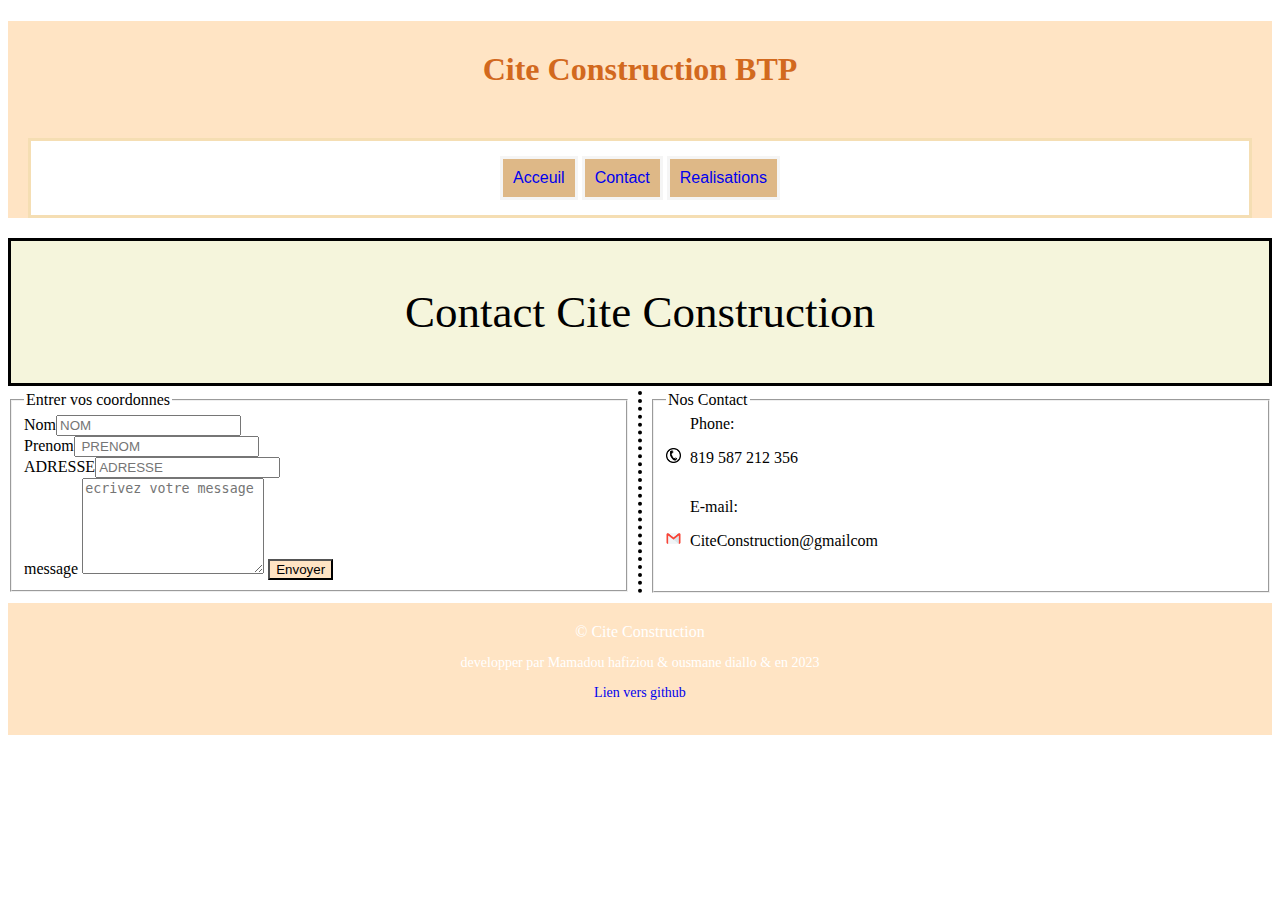
==== About.html @ e56d945a "ajout modi" ====
<!DOCTYPE html>
<html lang="en">
<head>
    <meta charset="UTF-8">
    <meta name="viewport" content="width=device-width, initial-scale=1.0">
    <link rel="stylesheet" type="text/css" href="./CSS/style.css">
    <title>Document</title>
</head>
<body>
    
        <header>
            <h1><a id="CITE" href="#">Cite Construction BTP</a></h1>
            
            <ul class=" class1">
                <li><a href="Index.html">Acceuil</a></li>
                <li><a href="Contactez_Nous.html">Contact</a></li>
                <li><a href="Realisation.html">Realisations</a></li>
            </ul>
        
        </header>
       

    <main>
        <div class="divC">
        <p id="pc">Contact Cite Construction</p>
    </div>


             
        
    </fieldset>
    <div class="class4">
        <div class="gauche">

               
            <fieldset>
                <legend>Entrer vos coordonnes</legend>
                <div>
                    <div>
                        <label for="nom">Nom</label><input type="text" placeholder="NOM" id="nom"></div>

                      <div>  <label for="pre">Prenom</label><input type="text" placeholder=" PRENOM" id="pre"></div>
                       <div><label for="adr">ADRESSE</label><input type="text" placeholder="ADRESSE" id="adr"></div> 


                       <div>
                        <label for="message">message</label>
                        <textarea id="message" rows="6" cols="20" placeholder="ecrivez votre message"></textarea>
                        <button>Envoyer</button>
                       </div>
                       

                    
                </div>
            </fieldset>


         </div>
         <fieldset>
            <legend>Nos Contact</legend>
            <div class="droite">
                <div class="numero">
                <div class="div_left">

                    <img src="image/imageContact.png" class="imC">
                </div>

                <div class="div_rigth">
                    <span>Phone:</span>

                    <div class="div_numero">
                        <p>819 587 212 356</p>
                    </div>
                </div>
            </div>

            <div class="">
                <div class="div_left">

                    <img src="image/image_mail.png" class="imC">
                </div>

                <div class="div_rigth">
                    <span>E-mail:</span>

                    <div class="div_numero">
                        <p>CiteConstruction@gmailcom</p>
                    </div>
                </div>
            </div>
        
             </div>
            </fieldset>
    </div>

   
    </main>
    <footer>&copy Cite Construction 
        <p>developper par Mamadou hafiziou & ousmane diallo &  en 2023</p>
        <p><a href="https://github.com/Hafiziou/Projet-WebClient">Lien vers github</p>
    </footer>
</body>
</html>
---- CSS/style.css ----
header{
  background-color: bisque;
  

}
a{
  text-decoration: none;
  
}
h1{
  text-align: center;
  padding: 30px;
}
#CITE{
  color:  chocolate;
}


.class1 {
    display: block;
    text-align: center;
  }
li{
    display: inline-block;
    border: solid whitesmoke;
    list-style-type: square;
    padding: 10px;
    background-color: burlywood;
    list-style-type: none;
    font-family: Arial, Helvetica, sans-serif;
    
  }
  
  ul{
    display: inline-block;
    border: solid wheat;
    list-style-type: square;
    padding: 15px;
    margin: 20px;
    background-color:white;
    list-style-type: none;


  }
  li:hover{
    background-color: #089551;
    border: double 10px;
  }

  img{
  width: 100%;
  height: auto;
  }

  h1{
    text-align: center;
    margin-bottom: 15px;
  }
  

  .class2 {
    column-count: 2;
    column-gap: 20px;
    column-rule: 4px dotted rgb(79, 185, 227);
    margin-top: 5px;
  }

  .img-aprpos{
    width: 700px ;
    height: 400px;
      }

      .h2{
        text-align: center;
      }

      .class3 {
        max-width: 1200px;
        margin: 0 auto;
        padding: 20px;
        display: flex;
        justify-content: space-between;
      }

      .p1:hover{
        border: double 10px;
  }


      
      .p1{
        flex-basis: 30%;
        padding: 20px;
        background-color: #f2f2f2;
        border-radius: 5px;
      }

      footer {
        background-color:bisque;
        color: #fff;
        padding: 20px;
        text-align: center;
        }
        
        footer p {
        font-size: 14px;
        }
/*CSS cONTACT*/
        #pc{
          text-align: center;
          font-size: 45px;
          color: black;
        }
        .divC{
          border: solid;
          display: flex;
          justify-content: center; 
          align-items: center;
          background-color: aqua;
        }
        
    
        .droite{
      justify-content: space-between;
          
        display: inline-block;
        }

        
        .imC{
          
            max-width: 15px;
            
          
        }
        
        .div_left{
          width: 20px;
          height: 50px;
          justify-content: center;
          display: inline-block;
        }
        .div_rigth{
          display: inline-block;
        }
        button{
          background-color: bisque;
        }
        .class4{
          color:black;
          column-count: 2;
          column-gap: 20px;
          column-rule: 4px dotted black;
          margin-top: 5px;
          margin-bottom: 10px;
          background-image:
        }

        /* CSS REALISATIONS*/

        h3{
          text-align: center;
          
        }

        .divC{
          border: solid;
          display: flex;
          justify-content: center; 
          align-items: center;
          background-color:beige;
        }

        .pr{
          font-size: 20px;
        }
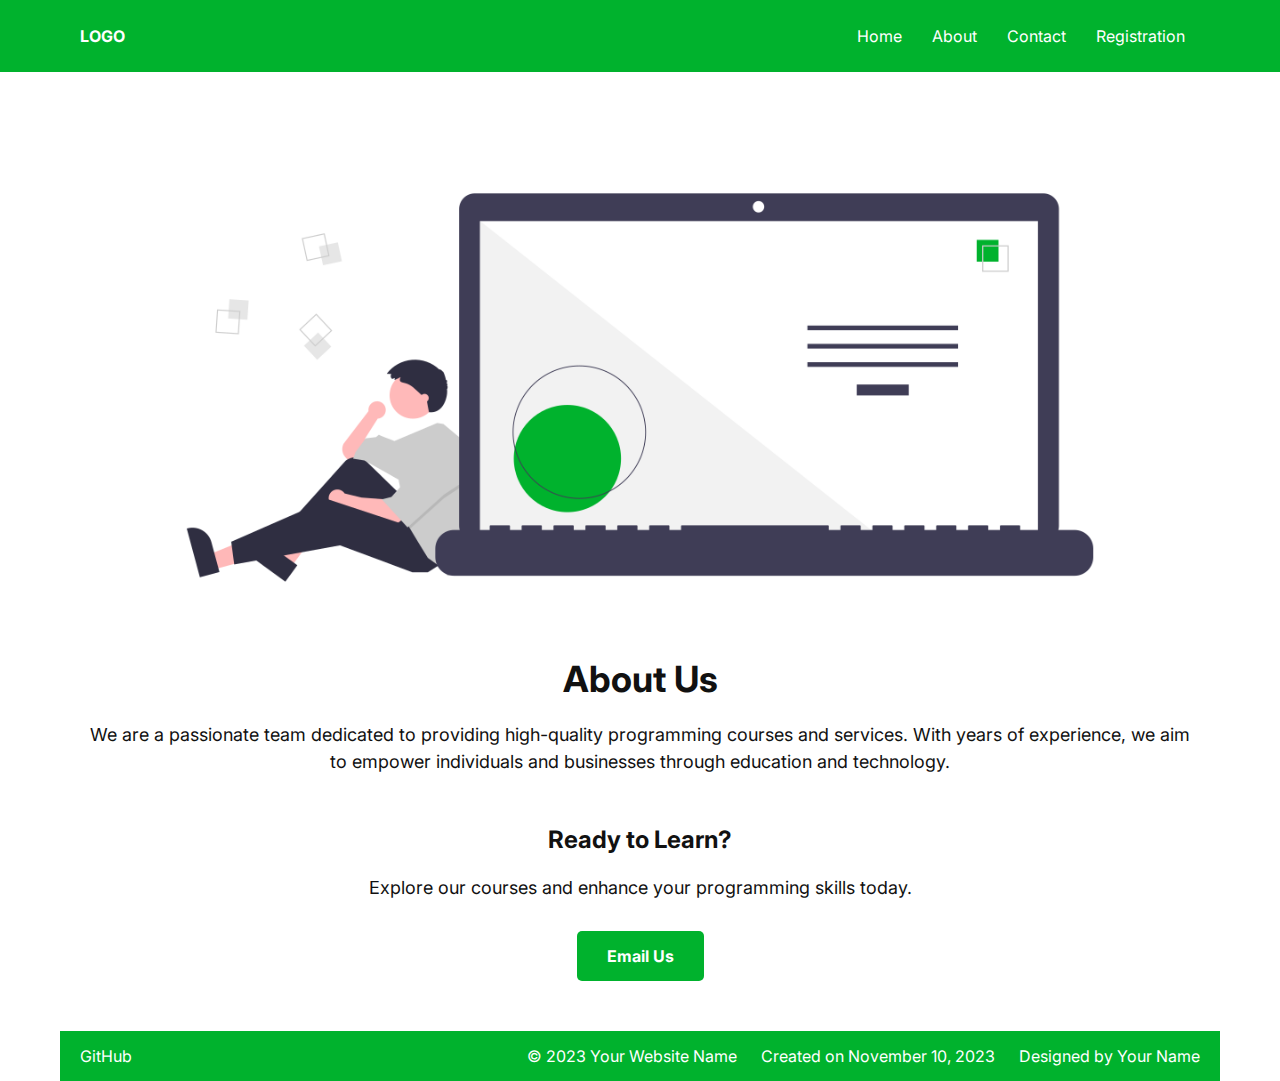
==== commit ca33eb78: "...." ====
--- a/About.html
+++ b/About.html
@@ -1,103 +1,66 @@
 <!DOCTYPE html>
 <html lang="en">
+
 <head>
-    <meta charset="UTF-8">
-    <meta name="viewport" content="width=device-width, initial-scale=1.0">
-    <link rel="stylesheet" type="text/css" href="./CSS/style.css">
+    <meta charset="UTF-8" />
+    <meta name="viewport" content="width=device-width, initial-scale=1.0" />
     <title>Document</title>
+    <link rel="stylesheet" href="style.css">
+
 </head>
+
 <body>
+    <header>
+        <div class="header-container">
+            <div class="logo">
+                <a href="#">LOGO</a>
+            </div>
+            <div class="navbar">
+                <nav>
+                    <ul>
+                        <li>
+                            <a class="active" href="index.html">Home</a>
+                        </li>
+                        <li>
+                            <a href="about.html">About</a>
+                        </li>
+                        <li>
+                            <a href="contact.html">Contact</a>
+                        </li>
+                        <li>
+                            <a href="registration.html">Registration</a>
+                        </li>
+                    </ul>
+                </nav>
+            </div>
+        </div>
+    </header>
+    <main class="about-page">
+        <section class="about-content">
+            <img src="about.png" alt="">
+            <h2>About Us</h2>
+            <p>We are a passionate team dedicated to providing high-quality programming courses and services. With years of experience, we aim to empower individuals and businesses through education and technology.</p>
+        </section>
+        <section class="cta-section">
+            <h3>Ready to Learn?</h3>
+            <p>Explore our courses and enhance your programming skills today.</p>
+            <a href="mailto:contact@example.com" class="cta-button">Email Us</a>
+        </section>
+    </main>
     
-        <header>
-            <h1><a id="CITE" href="#">Cite Construction BTP</a></h1>
-            
-            <ul class=" class1">
-                <li><a href="Index.html">Acceuil</a></li>
-                <li><a href="Contactez_Nous.html">Contact</a></li>
-                <li><a href="Realisation.html">Realisations</a></li>
-            </ul>
-        
-        </header>
-       
-
-    <main>
-        <div class="divC">
-        <p id="pc">Contact Cite Construction</p>
-    </div>
+    <footer class="footer">
+        <div class="left-content">
+            <a href="https://github.com/Hafiziou/Projet-WebClient" target="_blank">GitHub</a>
+        </div>
+        <div class="right-content">
+            <span>&copy; 2023 Your Website Name</span>
+            <span>Created on November 10, 2023</span>
+            <span>Designed by Your Name</span>
+        </div>
+    </footer>
 
 
-             
-        
-    </fieldset>
-    <div class="class4">
-        <div class="gauche">
+    </main>
+</body>
 
-               
-            <fieldset>
-                <legend>Entrer vos coordonnes</legend>
-                <div>
-                    <div>
-                        <label for="nom">Nom</label><input type="text" placeholder="NOM" id="nom"></div>
-
-                      <div>  <label for="pre">Prenom</label><input type="text" placeholder=" PRENOM" id="pre"></div>
-                       <div><label for="adr">ADRESSE</label><input type="text" placeholder="ADRESSE" id="adr"></div> 
-
-
-                       <div>
-                        <label for="message">message</label>
-                        <textarea id="message" rows="6" cols="20" placeholder="ecrivez votre message"></textarea>
-                        <button>Envoyer</button>
-                       </div>
-                       
-
-                    
-                </div>
-            </fieldset>
-
-
-         </div>
-         <fieldset>
-            <legend>Nos Contact</legend>
-            <div class="droite">
-                <div class="numero">
-                <div class="div_left">
-
-                    <img src="image/imageContact.png" class="imC">
-                </div>
-
-                <div class="div_rigth">
-                    <span>Phone:</span>
-
-                    <div class="div_numero">
-                        <p>819 587 212 356</p>
-                    </div>
-                </div>
-            </div>
-
-            <div class="">
-                <div class="div_left">
-
-                    <img src="image/image_mail.png" class="imC">
-                </div>
-
-                <div class="div_rigth">
-                    <span>E-mail:</span>
-
-                    <div class="div_numero">
-                        <p>CiteConstruction@gmailcom</p>
-                    </div>
-                </div>
-            </div>
-        
-             </div>
-            </fieldset>
-    </div>
-
-   
-    </main>
-    <footer>&copy Cite Construction 
-        <p>developper par Mamadou hafiziou & ousmane diallo &  en 2023</p>
-        <p><a href="https://github.com/Hafiziou/Projet-WebClient">Lien vers github</p>
-    </footer>
-</body>
 </html>--- a/style.css
+++ b/style.css
@@ -0,0 +1,391 @@
+@import url("https://fonts.googleapis.com/css2?family=Inter:wght@400;700&display=swap");
+
+html,
+body,
+h1,
+h2,
+h3,
+h4,
+h5,
+h6,
+p {
+  margin: 0;
+  padding: 0;
+  border: 0;
+  font-size: 100%;
+  font: inherit;
+  vertical-align: baseline;
+  font-family: "Inter", sans-serif;
+}
+
+ol,
+ul {
+  list-style: none;
+}
+img {
+  max-inline-size: 100%;
+  block-size: auto;
+}
+header {
+  background-color: #00b22d;
+  padding: 10px 20px;
+}
+.header-container {
+  max-width: 1120px;
+  margin: 0 auto;
+  display: flex;
+  justify-content: space-between;
+  align-items: center;
+}
+
+.logo a {
+  color: #fff;
+  text-decoration: none;
+  font-weight: bold;
+}
+
+.navbar ul {
+  list-style: none;
+  display: flex;
+}
+
+.navbar li {
+  margin: 0 15px;
+}
+
+.navbar a {
+  color: #fff;
+  text-decoration: none;
+  position: relative;
+}
+
+.navbar a:hover {
+  border-bottom: 2px solid #efefef;
+}
+
+.hero {
+  display: flex;
+  justify-content: space-between;
+  align-items: center;
+  padding: 50px;
+  background-color: transparent;
+  max-width: 1120px;
+  margin: 0 auto;
+}
+
+.hero-content {
+  flex: 1;
+  padding: 20px;
+}
+
+.hero-content h1 {
+  font-size: 36px;
+  margin-bottom: 20px;
+  color: #111;
+}
+
+.hero-content p {
+  font-size: 18px;
+  margin-bottom: 30px;
+  color: #111;
+}
+
+.cta-button {
+  display: inline-block;
+  padding: 10px 20px;
+  background-color: #00b22d;
+  color: #fff;
+  text-decoration: none;
+  font-weight: bold;
+  border-radius: 5px;
+  transition: background-color 0.3s ease;
+}
+
+.cta-button:hover {
+  background-color: rgba(0, 179, 45, 0.7);
+}
+
+.hero-image img {
+  max-width: 100%;
+  height: auto;
+}
+.hero div {
+  flex: 1;
+}
+/* services section */
+.services {
+  display: flex;
+  justify-content: space-around;
+  padding: 50px 20px;
+  max-width: 1120px; /* Maximum width of 1120px */
+  margin: 0 auto; /* Center the service boxes */
+}
+
+.service-box {
+  text-align: center;
+  padding: 20px;
+  border: 1px solid #00b22d;
+  border-radius: 5px;
+  transition: border-width 0.3s ease;
+  flex: 1;
+  margin: 0 10px;
+}
+
+.service-box:hover {
+  box-shadow: 0 8px 16px rgba(0, 0, 0, 0.2);
+}
+
+.service-icon img {
+  max-width: 50px;
+  height: auto;
+  margin-bottom: 20px;
+}
+
+.service-box h2 {
+  font-size: 24px;
+  margin-bottom: 10px;
+}
+
+.service-box p {
+  font-size: 16px;
+}
+
+.before-footer {
+  min-height: 400px;
+  background-image: url("path/to/your/image.jpg");
+  background-size: cover;
+  background-position: center;
+  background-color: rgba(0, 179, 45, 0.2);
+  max-width: 1120px;
+  margin: 0 auto;
+  padding: 50px 20px;
+  display: flex;
+  flex-direction: column;
+  align-items: center;
+  justify-content: center;
+}
+
+.content-wrapper {
+  text-align: center;
+}
+
+.before-footer h2 {
+  font-size: 36px;
+  font-weight: bold;
+  margin-bottom: 20px;
+}
+
+.before-footer p {
+  font-size: 18px;
+  line-height: 1.5;
+  margin-bottom: 20px;
+}
+
+.before-footer .cta-button {
+  padding: 15px 30px;
+  background-color: #00b22d;
+  color: #fff;
+  text-decoration: none;
+  font-weight: bold;
+  border-radius: 5px;
+  transition: background-color 0.3s ease;
+}
+
+.before-footer .cta-button:hover {
+  background-color: rgba(0, 179, 45, 0.7);
+}
+
+.footer {
+  background-color: #00b22d; /* Primary background color */
+  color: #fff; /* White text color */
+  display: flex;
+  justify-content: space-between;
+  padding: 15px 20px;
+  max-width: 1120px;
+  margin: auto;
+}
+
+.footer a {
+  color: #fff;
+  text-decoration: none;
+}
+
+.footer a:hover {
+  text-decoration: underline;
+}
+
+.right-content span {
+  margin-left: 20px;
+}
+/* About page */
+.about-page {
+  color: #111;
+  padding: 50px 20px;
+  max-width: 1120px;
+  margin: auto;
+}
+
+.about-content {
+  text-align: center;
+  margin-bottom: 50px;
+}
+
+.about-content h2 {
+  font-size: 36px;
+  font-weight: bold;
+  margin-bottom: 20px;
+}
+
+.about-content p {
+  font-size: 18px;
+  line-height: 1.5;
+}
+
+.cta-section {
+  text-align: center;
+}
+
+.cta-section h3 {
+  font-size: 24px;
+  font-weight: bold;
+  margin-bottom: 20px;
+}
+
+.cta-section p {
+  font-size: 18px;
+  line-height: 1.5;
+  margin-bottom: 30px;
+}
+
+.cta-button {
+  display: inline-block;
+  padding: 15px 30px;
+  background-color: #00b22d;
+  color: #fff;
+  text-decoration: none;
+  font-weight: bold;
+  border-radius: 5px;
+  transition: background-color 0.3s ease;
+}
+
+.cta-button:hover {
+  background-color: #efefef;
+  color: #111;
+}
+
+/* contact page */
+.contact-page {
+  color: #111;
+  padding: 50px 20px;
+  max-width: 1120px;
+  margin: auto;
+}
+
+.contact-content {
+  text-align: center;
+  margin-bottom: 50px;
+}
+
+.contact-content h2 {
+  font-size: 36px;
+  font-weight: bold;
+  margin-bottom: 20px;
+}
+
+.contact-content p {
+  font-size: 18px;
+  line-height: 1.5;
+}
+
+.contact-form form {
+  text-align: left;
+  max-width: 500px;
+  margin: 0 auto;
+}
+
+.contact-form label,
+.contact-form input,
+.contact-form textarea {
+  display: block;
+  width: 100%;
+  margin-bottom: 20px;
+}
+.contact-form input {
+  padding: 10px;
+}
+
+.contact-form textarea {
+  resize: vertical;
+}
+
+.contact-form .contact-cta-button {
+  display: inline-block;
+  padding: 15px 30px;
+  background-color: #00b22d;
+  color: #fff;
+  text-decoration: none;
+  font-weight: bold;
+  border-radius: 5px;
+  transition: background-color 0.3s ease;
+}
+
+.contact-form .contact-cta-button:hover {
+  background-color: #efefef;
+  color: #111;
+}
+
+/* registration page */
+.registration-page {
+  color: #111;
+  padding: 50px 20px;
+  max-width: 1120px;
+  margin: auto;
+}
+
+.registration-content {
+  text-align: center;
+  margin-bottom: 50px;
+}
+
+.registration-content h2 {
+  font-size: 36px;
+  font-weight: bold;
+  margin-bottom: 20px;
+}
+
+.registration-content p {
+  font-size: 18px;
+  line-height: 1.5;
+}
+
+.registration-form form {
+  text-align: left;
+  max-width: 500px;
+  margin: 0 auto;
+}
+
+.registration-form label,
+.registration-form input,
+.registration-form select {
+  display: block;
+  width: 100%;
+  margin-bottom: 20px;
+}
+.registration-form input, select {
+    padding: 10px;
+}
+.registration-form .registration-cta-button {
+  display: inline-block;
+  padding: 15px 30px;
+  background-color: #00b22d;
+  color: #fff;
+  text-decoration: none;
+  font-weight: bold;
+  border-radius: 5px;
+  transition: background-color 0.3s ease;
+}
+
+.registration-form .registration-cta-button:hover {
+  background-color: #efefef;
+  color: #111;
+}
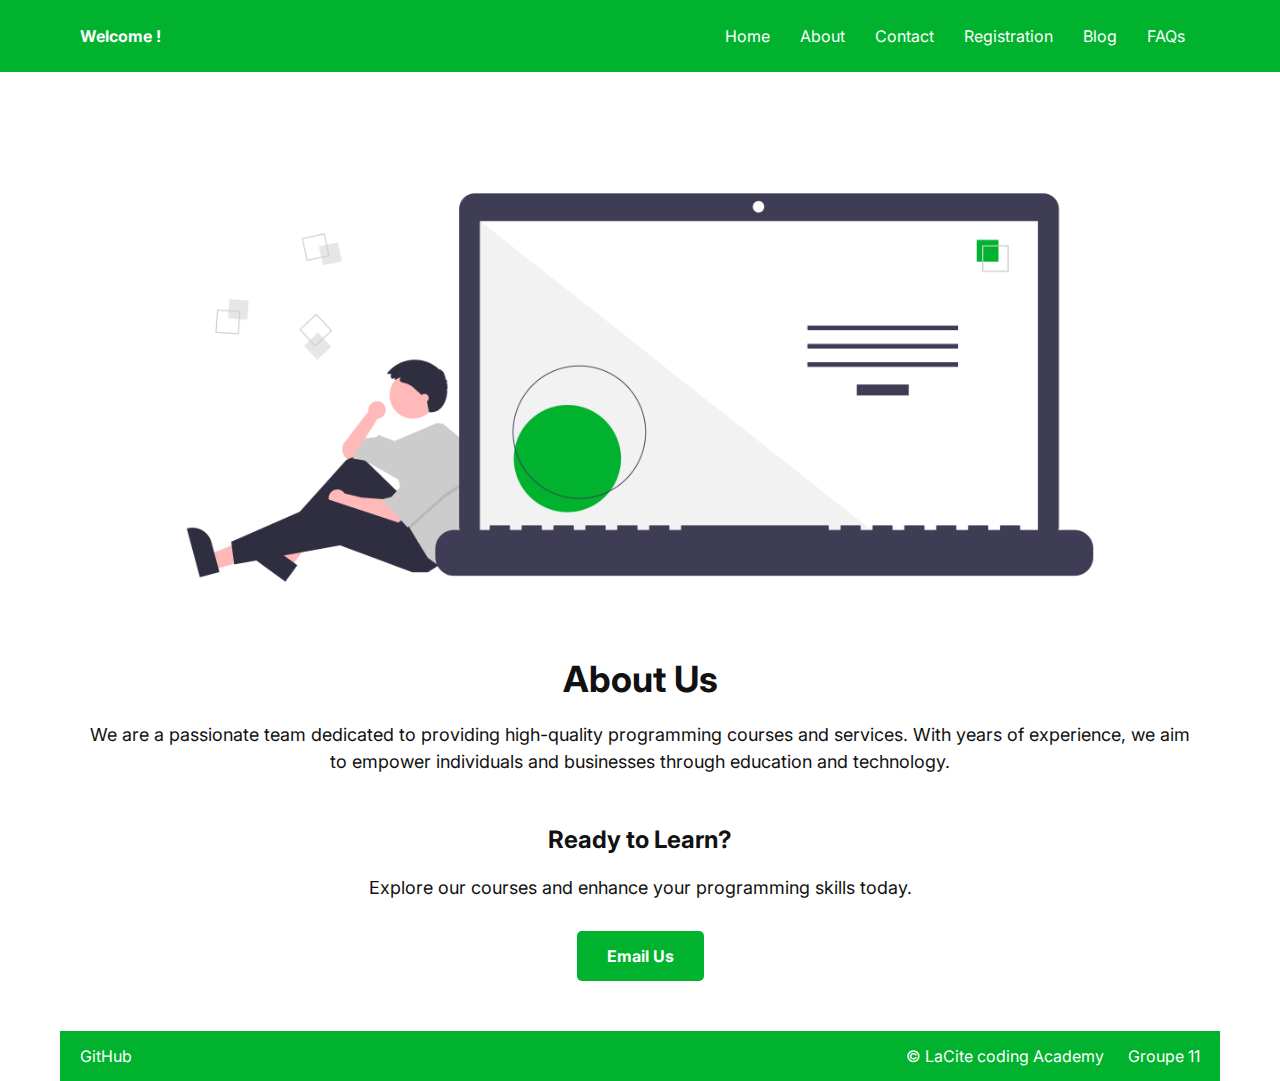
==== commit 890a508f: "Fifth edit of all pages" ====
--- a/About.html
+++ b/About.html
@@ -13,7 +13,7 @@
     <header>
         <div class="header-container">
             <div class="logo">
-                <a href="#">LOGO</a>
+                <a href="#">Welcome !</a>
             </div>
             <div class="navbar">
                 <nav>
@@ -30,6 +30,12 @@
                         <li>
                             <a href="registration.html">Registration</a>
                         </li>
+                        <li>
+                            <a href="blog.html">Blog</a>
+                        </li>
+                        <li>
+                            <a href="faq.html">FAQs</a>
+                        </li>
                     </ul>
                 </nav>
             </div>
@@ -39,7 +45,8 @@
         <section class="about-content">
             <img src="about.png" alt="">
             <h2>About Us</h2>
-            <p>We are a passionate team dedicated to providing high-quality programming courses and services. With years of experience, we aim to empower individuals and businesses through education and technology.</p>
+            <p>We are a passionate team dedicated to providing high-quality programming courses and services. With years
+                of experience, we aim to empower individuals and businesses through education and technology.</p>
         </section>
         <section class="cta-section">
             <h3>Ready to Learn?</h3>
@@ -47,15 +54,14 @@
             <a href="mailto:contact@example.com" class="cta-button">Email Us</a>
         </section>
     </main>
-    
+
     <footer class="footer">
         <div class="left-content">
-            <a href="https://github.com/Hafiziou/Projet-WebClient" target="_blank">GitHub</a>
+            <a href="https://github.com/Mohammed-amin2" target="_blank">GitHub</a>
         </div>
         <div class="right-content">
-            <span>&copy; 2023 Your Website Name</span>
-            <span>Created on November 10, 2023</span>
-            <span>Designed by Your Name</span>
+            <span>&copy; LaCite coding Academy</span>
+            <span>Groupe 11</span>
         </div>
     </footer>
 
--- a/style.css
+++ b/style.css
@@ -113,12 +113,17 @@
   flex: 1;
 }
 /* services section */
+.services-container h2 {
+  text-align: center;
+  font-weight: 700;
+  font-size: 32px;
+}
 .services {
   display: flex;
   justify-content: space-around;
   padding: 50px 20px;
-  max-width: 1120px; /* Maximum width of 1120px */
-  margin: 0 auto; /* Center the service boxes */
+  max-width: 1120px;
+  margin: 0 auto;
 }
 
 .service-box {
@@ -149,7 +154,87 @@
 .service-box p {
   font-size: 16px;
 }
-
+/* Reviews */
+#reviews-container {
+  max-width: 1120px;
+  margin: auto;
+  margin-bottom: 50px;
+  min-height: 250px;
+  border-top: 1px solid #007d1f7e;
+  border-bottom: 1px solid #007d1f7e;
+  padding: 50px;
+}
+#reviews-container h2 {
+  text-align: center;
+  font-size: 32px;
+  font-weight: 700;
+  margin-bottom: 50px;
+}
+
+.review-slider {
+  display: flex;
+  scroll-snap-type: x mandatory;
+  overflow-x: scroll;
+  scroll-behavior: smooth;
+}
+
+.review-slider-item {
+  width: 100%;
+  flex-shrink: 0;
+  scroll-snap-align: start;
+  display: flex;
+  flex-direction: column;
+  justify-content: center;
+  align-items: center;
+}
+
+.review-slider-image {
+  display: block;
+}
+
+.review-slider::-webkit-scrollbar {
+  display: none;
+}
+
+.profile {
+  display: flex;
+  align-items: center;
+  margin-top: 20px;
+}
+.profile img {
+  max-width: 40px;
+}
+
+.name {
+  margin-left: 10px;
+  font-weight: bold;
+}
+
+.controls {
+  display: flex;
+  justify-content: center;
+  margin-top: 20px;
+}
+
+.controls-dot {
+  margin: 0 5px;
+  text-decoration: none;
+  color: #00b22d;
+  font-weight: bold;
+  font-size: 18px;
+  width: 20px;
+  height: 20px;
+  border: 2px solid;
+  border-radius: 50%;
+  display: grid;
+  place-content: center;
+}
+
+.controls-dot:hover {
+  text-decoration: underline;
+}
+
+/* Before footer */
 .before-footer {
   min-height: 400px;
   background-image: url("path/to/your/image.jpg");
@@ -196,8 +281,8 @@
 }
 
 .footer {
-  background-color: #00b22d; /* Primary background color */
-  color: #fff; /* White text color */
+  background-color: #00b22d;
+  color: #fff;
   display: flex;
   justify-content: space-between;
   padding: 15px 20px;
@@ -371,8 +456,9 @@
   width: 100%;
   margin-bottom: 20px;
 }
-.registration-form input, select {
-    padding: 10px;
+.registration-form input,
+select {
+  padding: 10px;
 }
 .registration-form .registration-cta-button {
   display: inline-block;
@@ -389,3 +475,105 @@
   background-color: #efefef;
   color: #111;
 }
+
+/* blog page */
+.headings {
+  min-height: 300px;
+  display: flex;
+  flex-direction: column;
+  justify-content: center;
+  align-items: center;
+}
+.headings h1 {
+  font-size: 35px;
+  font-weight: 700;
+  margin-bottom: 20px;
+}
+.headings p {
+  font-size: 18px;
+}
+.blog-container,
+.headings,
+.faq-container {
+  max-width: 1120px;
+  margin: 0 auto;
+}
+
+.blog-container {
+  display: grid;
+  grid-template-columns: repeat(auto-fill, minmax(calc(33.33% - 20px), 1fr));
+  grid-gap: 20px;
+  padding: 50px 0;
+}
+
+.blog {
+  border: 1px solid #efefef;
+  padding: 20px;
+  max-width: 400px;
+  margin: 0 auto;
+}
+
+.blog img {
+  display: block;
+  width: 100%;
+  height: auto;
+  margin-bottom: 10px;
+}
+
+.blog h2 {
+  font-size: 24px;
+  font-weight: bold;
+  margin-bottom: 10px;
+}
+
+.blog p {
+  font-size: 16px;
+  margin-bottom: 10px;
+}
+
+.blog a {
+  display: inline-block;
+  padding: 10px 20px;
+  background-color: #00b22d;
+  color: #fff;
+  text-decoration: none;
+  font-weight: bold;
+  border-radius: 5px;
+  transition: background-color 0.3s ease;
+}
+
+.blog a:hover {
+  background-color: #007d1f;
+}
+
+/* FAQ page */
+.faq {
+  max-width: 600px;
+  margin: 50px auto;
+}
+.faq-headings {
+  min-height: 100px;
+  padding-top: 100px;
+}
+
+.faq-question {
+  display: block;
+  padding: 20px;
+  background-color: #f0f0f0;
+  margin-top: 15px;
+  cursor: pointer;
+}
+
+.faq-answer {
+  display: none;
+  padding: 10px;
+  border: 1px solid rgba(0, 179, 45, 0.5);
+}
+
+input[type="checkbox"] {
+  display: none;
+}
+
+input[type="checkbox"]:checked + .faq-question + .faq-answer {
+  display: block;
+}
